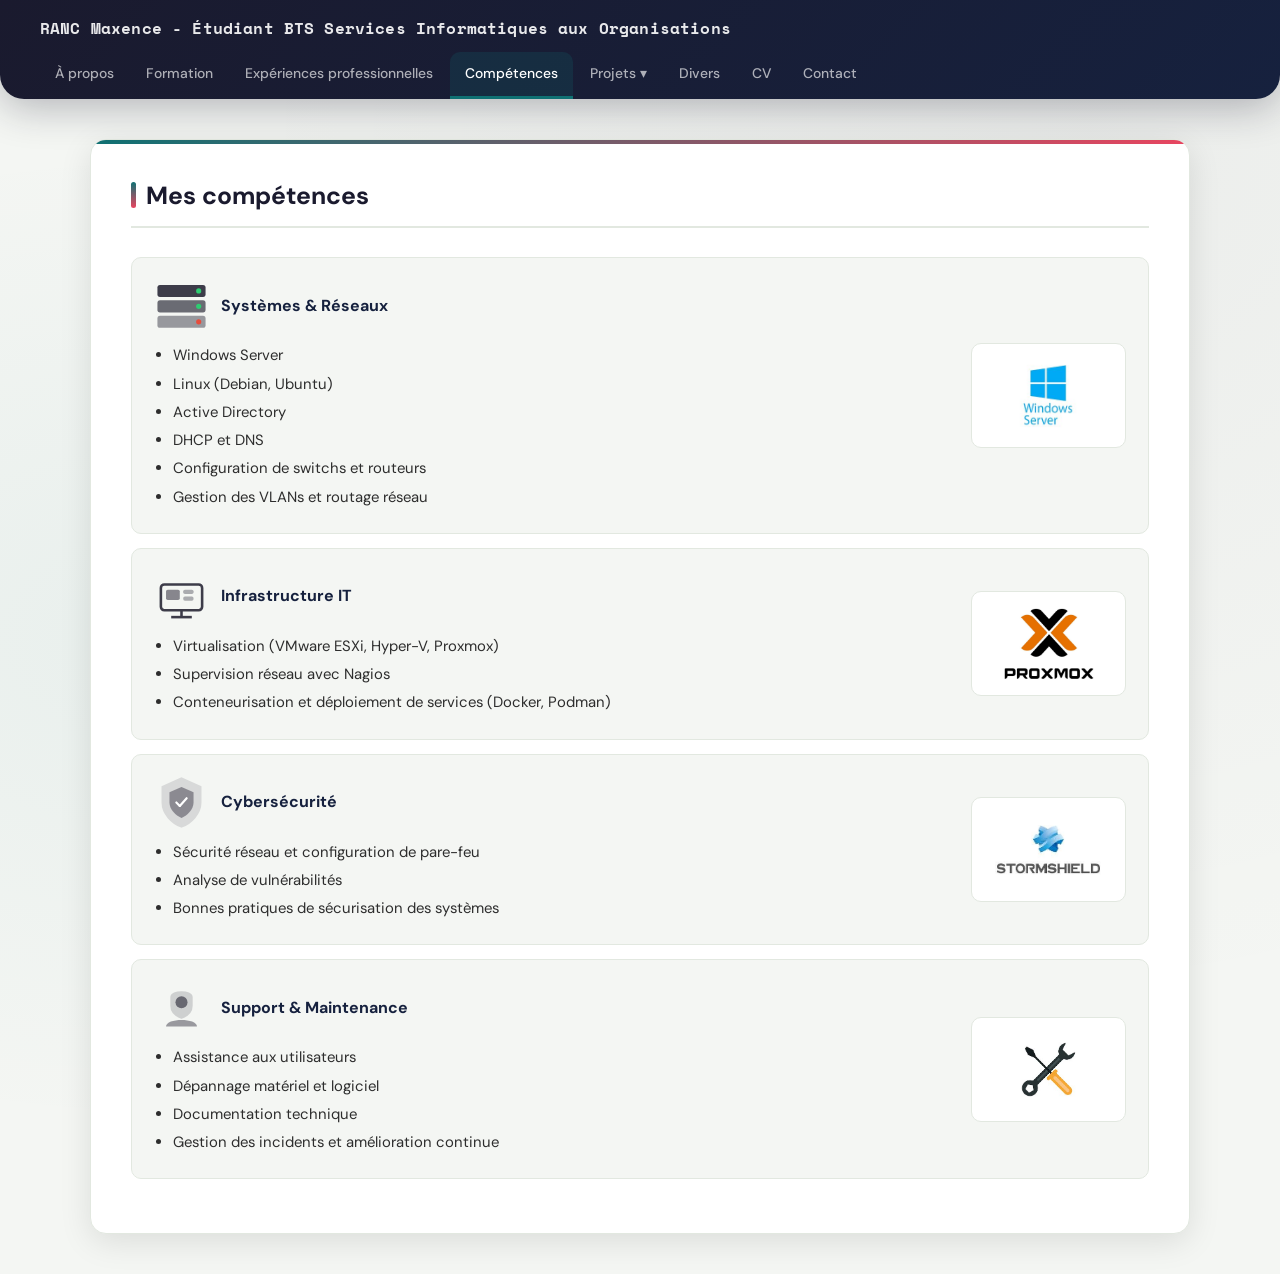
==== competences.html @ 7675d635 "Add files via upload" ====
<!DOCTYPE html>
<html lang="fr">
<head>
    <meta charset="UTF-8">
    <title>Compétences</title>
    <link rel="stylesheet" href="style.css">
</head>

<body>

    <header>
        <h1>RANC Maxence - Étudiant BTS Services Informatiques aux Organisations</h1>

        <nav id="menu">
            <ul>
                <li><a href="index.html">À propos</a></li>
                <li><a href="formation.html">Formation</a></li>
                <li><a href="experience.html">Expériences professionnelles</a></li>
                <li><a href="competences.html" class="active">Compétences</a></li>
                <li class="dropdown">
                <a href="projets.html">Projets ▾</a>
                <ul class="dropdown-menu">
                    <li class="has-submenu">
                        <a href="#">1ère année BTS ▸</a>
                        <ul class="submenu">
                            <li><a href="projets.html#mission-cv">CV / Entretien</a></li>
                            <li><a href="projets.html#mission-site">Site web vitrine</a></li>
                            <li><a href="projets.html#mission-ao-pc">Appel d'offres PC</a></li>
                            <li><a href="projets.html#mission-cablage">Câblage réseau</a></li>
                            <li><a href="projets.html#mission-p2p">Réseau poste à poste</a></li>
                            <li><a href="projets.html#mission-yumi">YUMI – Clé multiboot</a></li>
                            <li><a href="projets.html#mission-brocker">Refonte Brocker'Info</a></li>
                        </ul>
                    </li>
                    <li class="has-submenu">
                        <a href="#">2ème année BTS ▸</a>
                        <ul class="submenu">
                            <li class="dropdown-empty">Aucun projet pour le moment</li>
                        </ul>
                    </li>
                </ul>
            </li>
                <li><a href="divers.html">Divers</a></li>
                <li><a href="cv.html">CV</a></li>
                <li><a href="contact.html">Contact</a></li>
            </ul>
        </nav>

    </header>
    <section id="mes-competences">
        <h2>Mes compétences</h2>

        <!-- ===== Systèmes & Réseaux ===== -->
        <div class="competence-card">
          <div class="card-inner">
            <div class="card-left">
              <div class="competence-header">
                <svg xmlns="http://www.w3.org/2000/svg" viewBox="0 0 64 64" width="55" height="55">
                  <rect x="4" y="8" width="56" height="14" rx="3" fill="rgb(61,60,73)"/>
                  <rect x="4" y="26" width="56" height="14" rx="3" fill="rgb(61,60,73)" opacity="0.75"/>
                  <rect x="4" y="44" width="56" height="14" rx="3" fill="rgb(61,60,73)" opacity="0.5"/>
                  <circle cx="52" cy="15" r="3" fill="#2ecc71"/>
                  <circle cx="52" cy="33" r="3" fill="#2ecc71"/>
                  <circle cx="52" cy="51" r="3" fill="#e74c3c"/>
                </svg>
                <h3>Systèmes &amp; Réseaux</h3>
              </div>
              <ul>
                <li>Windows Server</li>
                <li>Linux (Debian, Ubuntu)</li>
                <li>Active Directory</li>
                <li>DHCP et DNS</li>
                <li>Configuration de switchs et routeurs</li>
                <li>Gestion des VLANs et routage réseau</li>
              </ul>
            </div>
            <div class="card-right">
              <img src="windows_server.png" alt="Windows Server" title="Windows Server">
            </div>
          </div>
        </div>

        <!-- ===== Infrastructure IT ===== -->
        <div class="competence-card">
          <div class="card-inner">
            <div class="card-left">
              <div class="competence-header">
                <svg xmlns="http://www.w3.org/2000/svg" viewBox="0 0 64 64" width="55" height="55">
                  <rect x="8" y="18" width="48" height="30" rx="4" fill="none" stroke="rgb(61,60,73)" stroke-width="3"/>
                  <rect x="14" y="24" width="16" height="12" rx="2" fill="rgb(61,60,73)" opacity="0.6"/>
                  <rect x="34" y="24" width="12" height="5" rx="2" fill="rgb(61,60,73)" opacity="0.4"/>
                  <rect x="34" y="32" width="12" height="5" rx="2" fill="rgb(61,60,73)" opacity="0.4"/>
                  <line x1="32" y1="48" x2="32" y2="56" stroke="rgb(61,60,73)" stroke-width="3"/>
                  <line x1="20" y1="56" x2="44" y2="56" stroke="rgb(61,60,73)" stroke-width="3"/>
                </svg>
                <h3>Infrastructure IT</h3>
              </div>
              <ul>
                <li>Virtualisation (VMware ESXi, Hyper-V, Proxmox)</li>
                <li>Supervision réseau avec Nagios</li>
                <li>Conteneurisation et déploiement de services (Docker, Podman)</li>
              </ul>
            </div>
            <div class="card-right">
              <img
                src="proxmox.png" alt="Proxmox" title="Proxmox">
            </div>
          </div>
        </div>

        <!-- ===== Cybersécurité ===== -->
        <div class="competence-card">
          <div class="card-inner">
            <div class="card-left">
              <div class="competence-header">
                <svg xmlns="http://www.w3.org/2000/svg" viewBox="0 0 64 64" width="55" height="55">
                  <path d="M32 4 L54 14 L54 32 C54 45 43 56 32 60 C21 56 10 45 10 32 L10 14 Z" fill="rgb(61,60,73)" opacity="0.15" stroke="rgb(61,60,73)" stroke-width="2.5"/>
                  <path d="M32 14 L46 20 L46 32 C46 40 39 47 32 50 C25 47 18 40 18 32 L18 20 Z" fill="rgb(61,60,73)" opacity="0.5"/>
                  <line x1="26" y1="32" x2="30" y2="36" stroke="white" stroke-width="2.5" stroke-linecap="round"/>
                  <line x1="30" y1="36" x2="38" y2="27" stroke="white" stroke-width="2.5" stroke-linecap="round"/>
                </svg>
                <h3>Cybersécurité</h3>
              </div>
              <ul>
                <li>Sécurité réseau et configuration de pare-feu</li>
                <li>Analyse de vulnérabilités</li>
                <li>Bonnes pratiques de sécurisation des systèmes</li>
              </ul>
            </div>
            <div class="card-right">
              <img src="stormshield.png" alt="Stormshield" title="Stormshield">
            </div>
          </div>
        </div>

        <!-- ===== Support & Maintenance ===== -->
        <div class="competence-card">
          <div class="card-inner">
            <div class="card-left">
              <div class="competence-header">
                <svg xmlns="http://www.w3.org/2000/svg" viewBox="0 0 64 64" width="55" height="55">
                  <path d="M20 20 C20 12 44 12 44 20 L44 30 C44 38 38 42 32 44 C26 42 20 38 20 30 Z" fill="rgb(61,60,73)" opacity="0.2" stroke="rgb(61,60,73)" stroke-width="2"/>
                  <circle cx="32" cy="26" r="7" fill="rgb(61,60,73)" opacity="0.7"/>
                  <path d="M14 54 C14 44 50 44 50 54" fill="rgb(61,60,73)" opacity="0.5"/>
                </svg>
                <h3>Support &amp; Maintenance</h3>
              </div>
              <ul>
                <li>Assistance aux utilisateurs</li>
                <li>Dépannage matériel et logiciel</li>
                <li>Documentation technique</li>
                <li>Gestion des incidents et amélioration continue</li>
              </ul>
            </div>
            <div class="card-right">
              <img src="tools_icon.png" alt="Clé à molette et tournevis" title="Support & Maintenance">
            </div>
          </div>
        </div>

    </section>
</body>
</html>
---- style.css ----
/* =============================================
   IMPORT FONTS
   ============================================= */
@import url('https://fonts.googleapis.com/css2?family=Space+Mono:wght@400;700&family=DM+Sans:ital,wght@0,300;0,400;0,500;0,700;1,400&display=swap');

/* =============================================
   VARIABLES
   ============================================= */
:root {
  --dark:       #1a1a2e;
  --dark2:      #16213e;
  --accent:     #0f7173;
  --accent2:    #e94560;
  --light:      #f4f6f3;
  --card-bg:    #ffffff;
  --text:       #2d2d2d;
  --text-light: #666;
  --border:     #e2e8e0;
  --shadow-sm:  0 2px 12px rgba(0,0,0,0.06);
  --shadow-md:  0 8px 32px rgba(0,0,0,0.10);
  --shadow-lg:  0 20px 60px rgba(0,0,0,0.15);
  --radius:     16px;
  --radius-sm:  10px;
}

/* =============================================
   BASE
   ============================================= */
*, *::before, *::after { box-sizing: border-box; margin: 0; padding: 0; }

html { scroll-behavior: smooth; }

body {
  font-family: 'DM Sans', sans-serif;
  font-size: 16px;
  line-height: 1.7;
  color: var(--text);
  background-color: var(--light);
  background-image:
    radial-gradient(ellipse at 15% 50%, rgba(15,113,115,0.05) 0%, transparent 55%),
    radial-gradient(ellipse at 85% 10%, rgba(26,26,46,0.04) 0%, transparent 55%);
  min-height: 100vh;
}

p  { text-align: justify; margin-bottom: 0.75em; }
li { text-align: justify; }
img { max-width: 100%; display: block; }

a { color: var(--accent); text-decoration: none; transition: color 0.2s; }
a:hover { color: var(--accent2); }

h1, h2, h3, h4 {
  font-family: 'DM Sans', sans-serif;
  font-weight: 700;
  line-height: 1.25;
}

ul { padding-left: 1.3em; }

/* =============================================
   HEADER
   ============================================= */
header {
  background: linear-gradient(135deg, var(--dark) 0%, var(--dark2) 100%);
  padding: 18px 40px 0;
  border-radius: 0 0 24px 24px;
  box-shadow: 0 8px 40px rgba(26,26,46,0.3);
  position: sticky;
  top: 0;
  z-index: 100;
}

header h1 {
  font-family: 'Space Mono', monospace;
  font-size: clamp(0.75rem, 1.5vw, 1rem);
  font-weight: 700;
  color: rgba(255,255,255,0.9);
  letter-spacing: 0.01em;
  padding-bottom: 14px;
}

/* =============================================
   NAVIGATION
   ============================================= */
#menu { width: 100%; }

#menu > ul {
  list-style: none;
  padding: 0;
  margin: 0;
  display: flex;
  gap: 2px;
}

#menu > ul > li > a {
  display: inline-block;
  font-family: 'DM Sans', sans-serif;
  font-weight: 500;
  font-size: 0.87rem;
  color: rgba(255,255,255,0.65);
  text-decoration: none;
  padding: 10px 15px;
  border-radius: 10px 10px 0 0;
  border: none;
  border-bottom: 3px solid transparent;
  background: transparent;
  transition: all 0.22s ease;
  white-space: nowrap;
}

#menu > ul > li > a:hover {
  color: #fff;
  background: rgba(255,255,255,0.08);
  border-bottom-color: var(--accent);
}

#menu > ul > li > a.active {
  color: #fff;
  background: rgba(15,113,115,0.2);
  border-bottom-color: var(--accent);
}

/* =============================================
   DROPDOWN
   ============================================= */
.dropdown { position: relative; }

.dropdown > a { position: relative; }

/* Pont invisible pour combler le gap */
.dropdown > a::after {
  content: '';
  display: block;
  position: absolute;
  height: 18px;
  width: 100%;
  left: 0;
  bottom: -18px;
  background: transparent;
}

.dropdown-menu {
  display: none;
  position: absolute;
  top: calc(100% + 3px);
  left: 0;
  background: var(--dark);
  list-style: none;
  padding: 6px;
  margin: 0;
  border-radius: var(--radius-sm);
  box-shadow: 0 16px 48px rgba(0,0,0,0.35);
  z-index: 1000;
  min-width: 220px;
  border: 1px solid rgba(255,255,255,0.07);
}

.dropdown:hover .dropdown-menu { display: block; }

.dropdown-menu li { display: block; margin: 0; }

.dropdown-menu li a {
  display: block;
  padding: 9px 14px;
  color: rgba(255,255,255,0.75);
  font-size: 0.85rem;
  font-weight: 400;
  text-decoration: none;
  border-radius: 6px;
  white-space: nowrap;
  transition: all 0.18s ease;
  background: none;
  border: none;
}

.dropdown-menu li a:hover {
  background: rgba(15,113,115,0.3);
  color: #fff;
  padding-left: 18px;
}

/* Sous-menu imbriqué */
.has-submenu {
  position: relative;
}

.has-submenu > a {
  display: flex !important;
  justify-content: space-between;
  align-items: center;
}

.submenu {
  display: none;
  position: absolute;
  left: 100%;
  top: 0;
  background: var(--dark);
  list-style: none;
  padding: 6px;
  margin: 0;
  border-radius: var(--radius-sm);
  box-shadow: 0 16px 48px rgba(0,0,0,0.35);
  z-index: 1001;
  min-width: 210px;
  border: 1px solid rgba(255,255,255,0.07);
}

.has-submenu:hover .submenu { display: block; }

.submenu li { display: block; margin: 0; }

.submenu li a {
  display: block;
  padding: 9px 14px;
  color: rgba(255,255,255,0.75);
  font-size: 0.85rem;
  text-decoration: none;
  border-radius: 6px;
  white-space: nowrap;
  transition: all 0.18s ease;
  background: none;
  border: none;
}

.submenu li a:hover {
  background: rgba(15,113,115,0.3);
  color: #fff;
  padding-left: 18px;
}

.dropdown-empty {
  display: block;
  padding: 9px 14px;
  color: rgba(255,255,255,0.3);
  font-size: 0.82rem;
  font-style: italic;
  cursor: default;
  border-radius: 6px;
}

/* =============================================
   SECTIONS
   ============================================= */
section {
  background: var(--card-bg);
  max-width: 1100px;
  margin: 2.5em auto;
  padding: 2.5em;
  border-radius: var(--radius);
  box-shadow: var(--shadow-md);
  font-size: 1rem;
  border: 1px solid var(--border);
  position: relative;
  overflow: hidden;
}

section::before {
  content: '';
  position: absolute;
  top: 0; left: 0; right: 0;
  height: 4px;
  background: linear-gradient(90deg, var(--accent) 0%, var(--accent2) 100%);
}

section h2 {
  font-size: 1.55rem;
  color: var(--dark);
  margin-bottom: 1.2em;
  padding-bottom: 0.6em;
  border-bottom: 2px solid var(--border);
  display: flex;
  align-items: center;
  gap: 10px;
}

section h2::before {
  content: '';
  display: inline-block;
  width: 5px;
  height: 26px;
  background: linear-gradient(180deg, var(--accent), var(--accent2));
  border-radius: 3px;
  flex-shrink: 0;
}

section h3 {
  font-size: 1.05rem;
  color: var(--dark2);
  margin-top: 1em;
  margin-bottom: 0.5em;
}

/* =============================================
   PAGE INDEX
   ============================================= */
#PhotoDeMoi {
  width: 150px;
  height: 150px;
  border-radius: 50%;
  object-fit: cover;
  margin: 0 auto 1.5em;
  border: 4px solid var(--accent);
  box-shadow: 0 0 0 8px rgba(15,113,115,0.1), var(--shadow-md);
}

#a-propos-de-moi h2 { justify-content: center; }

#a-propos-de-moi p {
  max-width: 820px;
  margin: 0 auto;
  font-size: 1.02rem;
  color: var(--text);
}

/* =============================================
   PAGE FORMATION
   ============================================= */
#formation ul, #bts-sio ul { list-style: none; padding: 0; }
#formation ul li { margin-bottom: 0.8em; }

.BTS {
  display: flex;
  gap: 20px;
  margin-top: 1.5em;
}

.Option {
  flex: 1;
  background: var(--light);
  padding: 20px 22px;
  border-radius: var(--radius-sm);
  border: 1px solid var(--border);
  transition: box-shadow 0.2s, transform 0.2s;
}

.Option:hover { box-shadow: var(--shadow-md); transform: translateY(-2px); }

.Option h3 { margin-top: 0; color: var(--accent); font-size: 1rem; }

.Option ul { padding-left: 1.2em; margin-top: 0.5em; }
.Option ul li { font-size: 0.93rem; margin-bottom: 0.3em; list-style: disc; }

.pourquoi-contenu {
  display: flex;
  gap: 24px;
  align-items: center;
  margin-top: 20px;
}

.pourquoi-photos {
  display: flex;
  gap: 12px;
  flex-shrink: 0;
  width: 33%;
}

.pourquoi-photos img {
  width: calc(50% - 6px);
  border-radius: var(--radius-sm);
  box-shadow: var(--shadow-sm);
  object-fit: cover;
  height: 175px;
}

/* =============================================
   PAGE EXPÉRIENCES
   ============================================= */
.Usine {
  background: var(--light);
  border-radius: var(--radius-sm);
  padding: 20px 22px;
  margin-bottom: 18px;
  border: 1px solid var(--border);
  border-left: 4px solid var(--accent);
}

.Usine h3 { color: var(--accent); margin-top: 0; }

.usine-contenu {
  display: flex;
  gap: 24px;
  align-items: center;
  margin-top: 12px;
}

.usine-contenu img {
  width: 27%;
  max-width: 240px;
  border-radius: var(--radius-sm);
  box-shadow: var(--shadow-sm);
  object-fit: cover;
  flex-shrink: 0;
}

/* =============================================
   PAGE COMPÉTENCES
   ============================================= */
#mes-competences h2 { color: var(--dark); }

.competence-card {
  background: var(--light);
  border-radius: var(--radius-sm);
  margin-bottom: 14px;
  padding: 20px 22px;
  border: 1px solid var(--border);
  transition: box-shadow 0.2s, transform 0.2s;
}

.competence-card:hover {
  box-shadow: var(--shadow-md);
  transform: translateY(-2px);
}

.competence-card h3 { color: var(--dark2); margin: 0; font-size: 1rem; }

.competence-card ul { padding-left: 1.2em; margin-top: 10px; }
.competence-card ul li { font-size: 0.93rem; margin-bottom: 0.2em; list-style: disc; }

.competence-header {
  display: flex;
  align-items: center;
  gap: 12px;
  margin-bottom: 8px;
}

.competence-header h3 { margin: 0; }

.card-inner {
  display: flex;
  align-items: center;
  justify-content: space-between;
  gap: 20px;
}

.card-left { flex: 1; }

.card-right {
  flex-shrink: 0;
  width: 155px;
  display: flex;
  align-items: center;
  justify-content: center;
  padding: 14px;
  background: #fff;
  border-radius: var(--radius-sm);
  border: 1px solid var(--border);
}

.card-right img {
  max-width: 130px;
  max-height: 75px;
  width: 100%;
  height: auto;
  object-fit: contain;
}

/* =============================================
   PAGE PROJETS
   ============================================= */
#projets-sio { max-width: 1100px; }

#projets-sio h2 { color: var(--text); justify-content: center; }

.projet-card {
  background: var(--light);
  border-radius: var(--radius-sm);
  margin-bottom: 20px;
  padding: 22px 24px;
  border: 1px solid var(--border);
  border-left: 5px solid var(--accent);
  transition: box-shadow 0.2s, transform 0.2s;
}

.projet-card:hover { box-shadow: var(--shadow-md); transform: translateY(-2px); }

.projet-card h3 { font-size: 1.05rem; color: var(--dark); margin-bottom: 6px; margin-top: 0; }
.projet-card p  { font-size: 0.95rem; line-height: 1.7; }

.projet-header {
  display: flex;
  align-items: center;
  flex-wrap: wrap;
  gap: 8px;
  margin-bottom: 6px;
}

.statut-badge {
  display: inline-block;
  background: linear-gradient(135deg, var(--accent), #0a5254);
  color: #fff;
  font-size: 0.72rem;
  font-weight: 600;
  padding: 3px 12px;
  border-radius: 20px;
  letter-spacing: 0.04em;
}

.projet-contenu {
  display: flex;
  gap: 22px;
  align-items: flex-start;
  margin: 12px 0;
}

.projet-contenu img {
  width: 27%;
  max-width: 230px;
  border-radius: var(--radius-sm);
  box-shadow: var(--shadow-sm);
  object-fit: cover;
  flex-shrink: 0;
}

.mission-text { flex: 1; }

.mission-block h4 {
  font-family: 'Space Mono', monospace;
  font-size: 0.75rem;
  color: var(--accent);
  text-transform: uppercase;
  letter-spacing: 0.08em;
  border-bottom: 1px solid var(--border);
  padding-bottom: 5px;
  margin-bottom: 10px;
  margin-top: 14px;
}

.grid-layout {
  display: grid;
  grid-template-columns: 1fr 1fr;
  gap: 14px;
  margin: 10px 0;
}

.points-negatifs {
  background: #fff5f5;
  border-left: 3px solid #e74c3c;
  padding: 13px;
  border-radius: var(--radius-sm);
  font-size: 0.92rem;
}

.points-positifs {
  background: #f0fff4;
  border-left: 3px solid #2ecc71;
  padding: 13px;
  border-radius: var(--radius-sm);
  font-size: 0.92rem;
}

.reflexion-personnelle {
  background: rgba(15,113,115,0.05);
  padding: 15px;
  border-radius: var(--radius-sm);
  font-style: italic;
  border-left: 3px solid var(--accent);
  margin-top: 14px;
  font-size: 0.94rem;
  color: var(--text);
}

/* =============================================
   PAGE DIVERS
   ============================================= */
#divers h3 { color: var(--accent); margin-top: 0; }

.Rallye, .Muscu, .Manga,
.Rep, .NSI1, .télé, .Télé,
.Debian, .Linux, .Web, .Qual1 {
  display: flex;
  align-items: center;
  gap: 22px;
  margin-top: 20px;
  background: var(--light);
  border-radius: var(--radius-sm);
  padding: 18px 20px;
  border: 1px solid var(--border);
  transition: box-shadow 0.2s, transform 0.2s;
}

.Rallye:hover, .Muscu:hover, .Manga:hover {
  box-shadow: var(--shadow-sm);
  transform: translateY(-1px);
}

.image3 {
  width: 28%;
  max-width: 190px;
  border-radius: var(--radius-sm);
  object-fit: contain;
  flex-shrink: 0;
}

.Rallye p, .Muscu p, .Manga p { font-size: 0.97rem; margin: 0; }

/* =============================================
   PAGE CV
   ============================================= */
#cv a {
  display: inline-block;
  background: linear-gradient(135deg, var(--accent), #0a5254);
  color: #fff;
  padding: 12px 28px;
  border-radius: 8px;
  font-weight: 600;
  font-size: 0.95rem;
  margin-top: 8px;
  transition: opacity 0.2s, transform 0.2s;
  box-shadow: var(--shadow-sm);
}

#cv a:hover { opacity: 0.9; transform: translateY(-1px); color: #fff; }

/* =============================================
   PAGE CONTACT
   ============================================= */
#contact ul {
  list-style: none;
  padding: 0;
  display: flex;
  flex-direction: column;
  gap: 14px;
}

#contact ul li {
  display: flex;
  align-items: center;
  gap: 14px;
  background: var(--light);
  padding: 14px 20px;
  border-radius: var(--radius-sm);
  border: 1px solid var(--border);
  font-size: 1rem;
  transition: box-shadow 0.2s, transform 0.2s;
}

#contact ul li:hover { box-shadow: var(--shadow-sm); transform: translateY(-1px); }

#contact strong { color: var(--dark); min-width: 90px; font-weight: 600; }

#contact a { color: var(--accent); font-weight: 500; }
#contact a:hover { color: var(--accent2); }

/* =============================================
   FOOTER
   ============================================= */
footer {
  padding: 28px;
  text-align: center;
  background: var(--dark);
  color: rgba(255,255,255,0.5);
  font-size: 0.85rem;
}

/* =============================================
   RESPONSIVE
   ============================================= */
@media (max-width: 900px) {
  header { padding: 14px 16px 0; border-radius: 0 0 16px 16px; }
  header h1 { font-size: 0.75rem; }
  section { padding: 1.4em; margin: 1.2em auto; border-radius: var(--radius-sm); }
  .BTS, .card-inner, .projet-contenu, .usine-contenu,
  .pourquoi-contenu, .Rallye, .Muscu, .Manga { flex-direction: column; }
  .grid-layout { grid-template-columns: 1fr; }
  .projet-contenu img, .usine-contenu img { width: 100%; max-width: 100%; }
  .pourquoi-photos { width: 100%; }
  .image3 { width: 100%; max-width: 100%; }
  .card-right { width: 100%; }
}
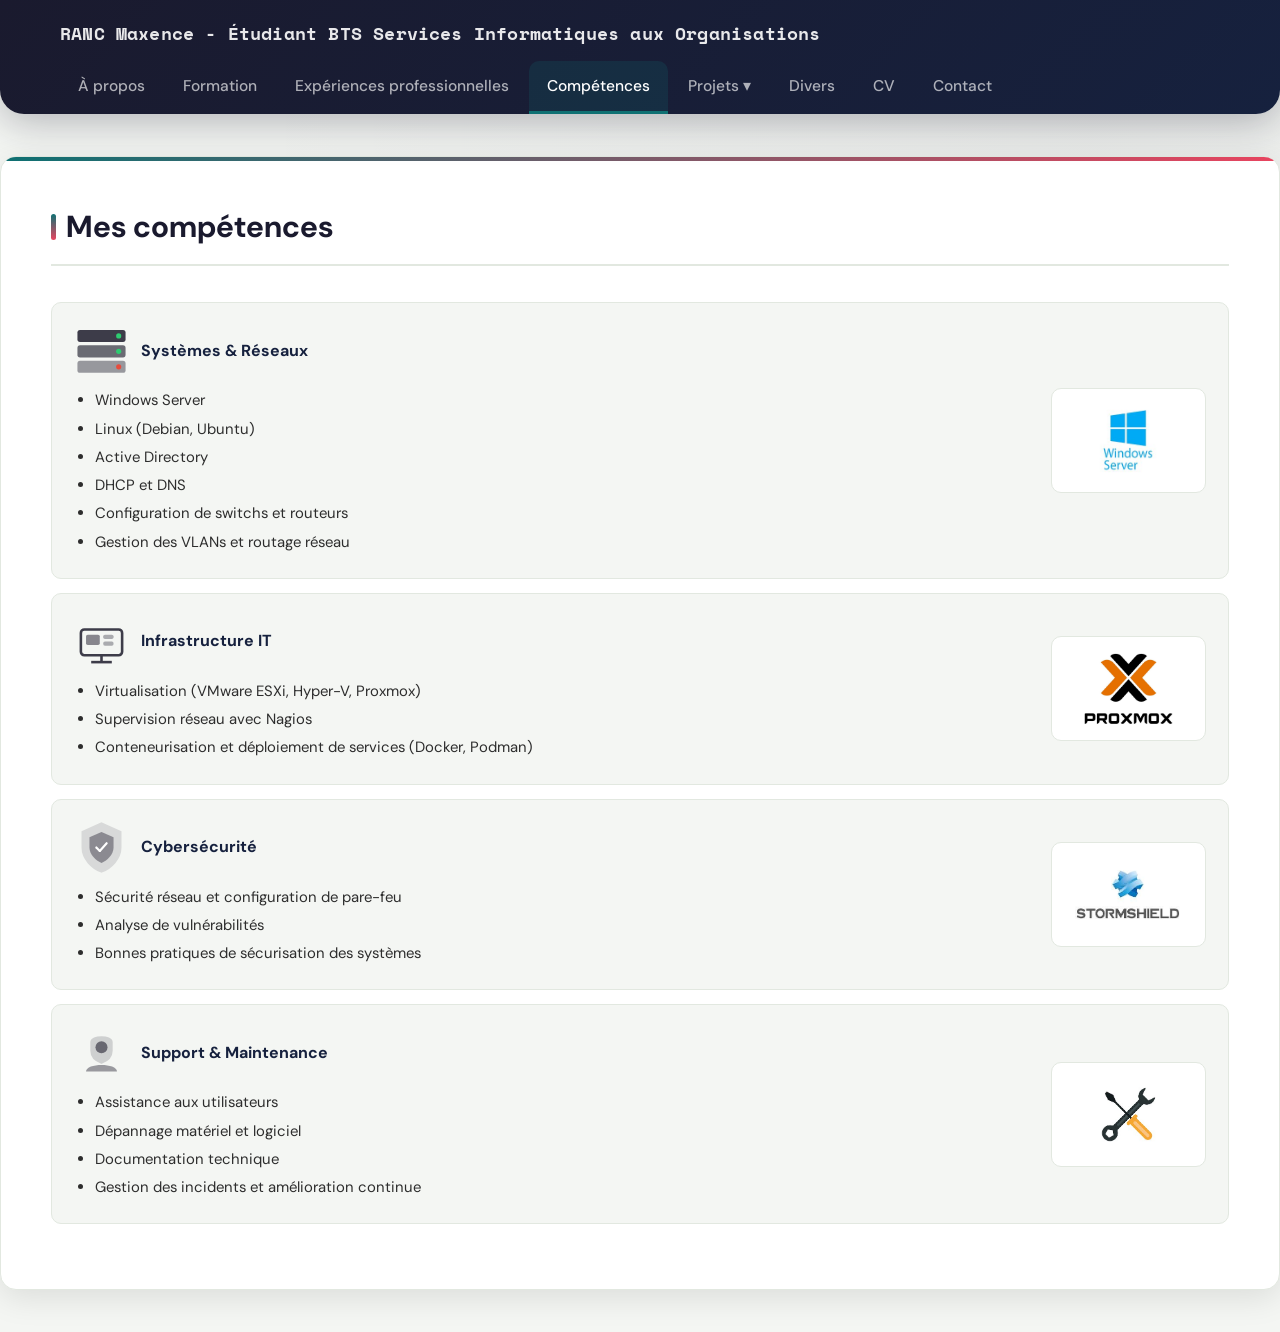
==== commit fddb1585: "Add files via upload" ====
--- a/competences.html
+++ b/competences.html
@@ -2,6 +2,7 @@
 <html lang="fr">
 <head>
     <meta charset="UTF-8">
+    <meta name="viewport" content="width=device-width, initial-scale=1.0">
     <title>Compétences</title>
     <link rel="stylesheet" href="style.css">
 </head>
--- a/style.css
+++ b/style.css
@@ -32,7 +32,7 @@
 
 body {
   font-family: 'DM Sans', sans-serif;
-  font-size: 16px;
+  font-size: 18px;
   line-height: 1.7;
   color: var(--text);
   background-color: var(--light);
@@ -62,7 +62,7 @@
    ============================================= */
 header {
   background: linear-gradient(135deg, var(--dark) 0%, var(--dark2) 100%);
-  padding: 18px 40px 0;
+  padding: 22px 60px 0;
   border-radius: 0 0 24px 24px;
   box-shadow: 0 8px 40px rgba(26,26,46,0.3);
   position: sticky;
@@ -72,11 +72,11 @@
 
 header h1 {
   font-family: 'Space Mono', monospace;
-  font-size: clamp(0.75rem, 1.5vw, 1rem);
+  font-size: clamp(0.85rem, 1.6vw, 1.15rem);
   font-weight: 700;
   color: rgba(255,255,255,0.9);
   letter-spacing: 0.01em;
-  padding-bottom: 14px;
+  padding-bottom: 16px;
 }
 
 /* =============================================
@@ -96,10 +96,10 @@
   display: inline-block;
   font-family: 'DM Sans', sans-serif;
   font-weight: 500;
-  font-size: 0.87rem;
+  font-size: 0.97rem;
   color: rgba(255,255,255,0.65);
   text-decoration: none;
-  padding: 10px 15px;
+  padding: 12px 18px;
   border-radius: 10px 10px 0 0;
   border: none;
   border-bottom: 3px solid transparent;
@@ -244,12 +244,12 @@
    ============================================= */
 section {
   background: var(--card-bg);
-  max-width: 1100px;
+  max-width: 1300px;
   margin: 2.5em auto;
-  padding: 2.5em;
+  padding: 3em;
   border-radius: var(--radius);
   box-shadow: var(--shadow-md);
-  font-size: 1rem;
+  font-size: 1.05rem;
   border: 1px solid var(--border);
   position: relative;
   overflow: hidden;
@@ -264,7 +264,7 @@
 }
 
 section h2 {
-  font-size: 1.55rem;
+  font-size: 1.9rem;
   color: var(--dark);
   margin-bottom: 1.2em;
   padding-bottom: 0.6em;
@@ -458,7 +458,7 @@
 /* =============================================
    PAGE PROJETS
    ============================================= */
-#projets-sio { max-width: 1100px; }
+#projets-sio { max-width: 1300px; }
 
 #projets-sio h2 { color: var(--text); justify-content: center; }
 
